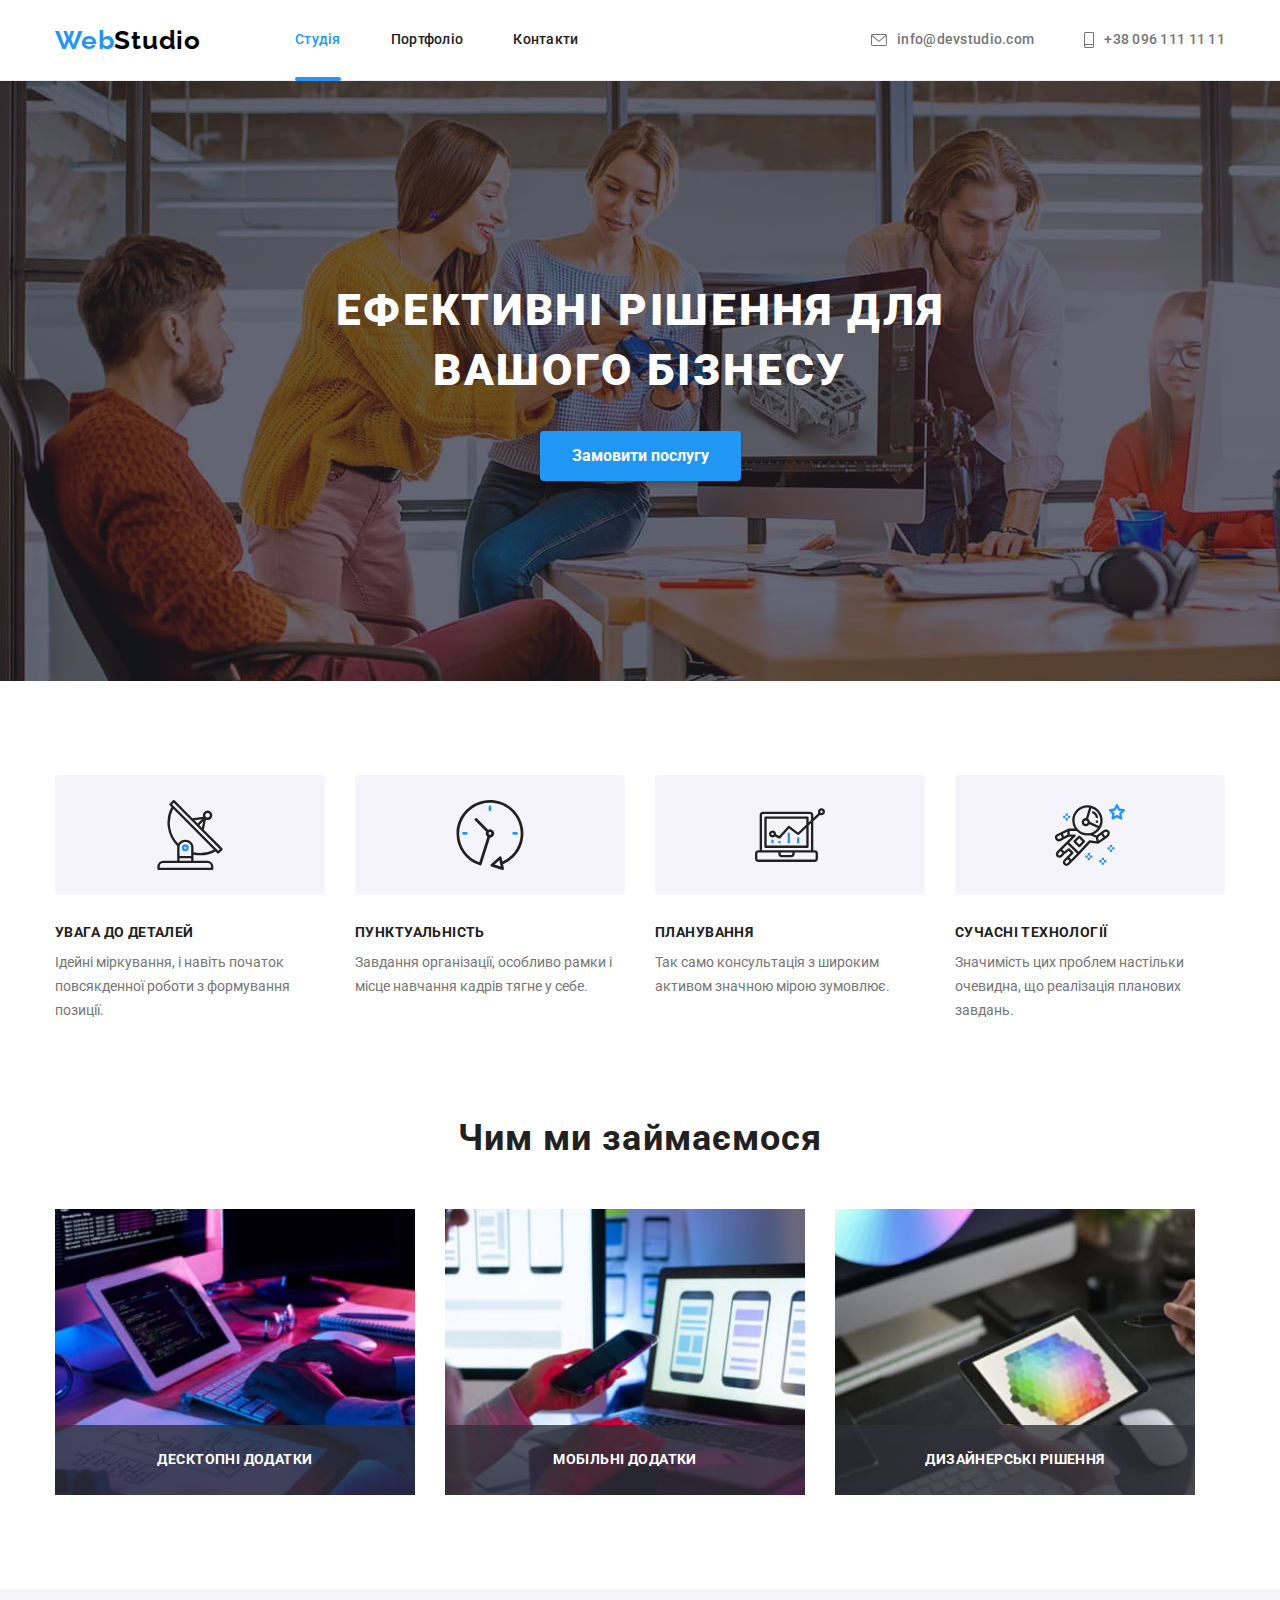
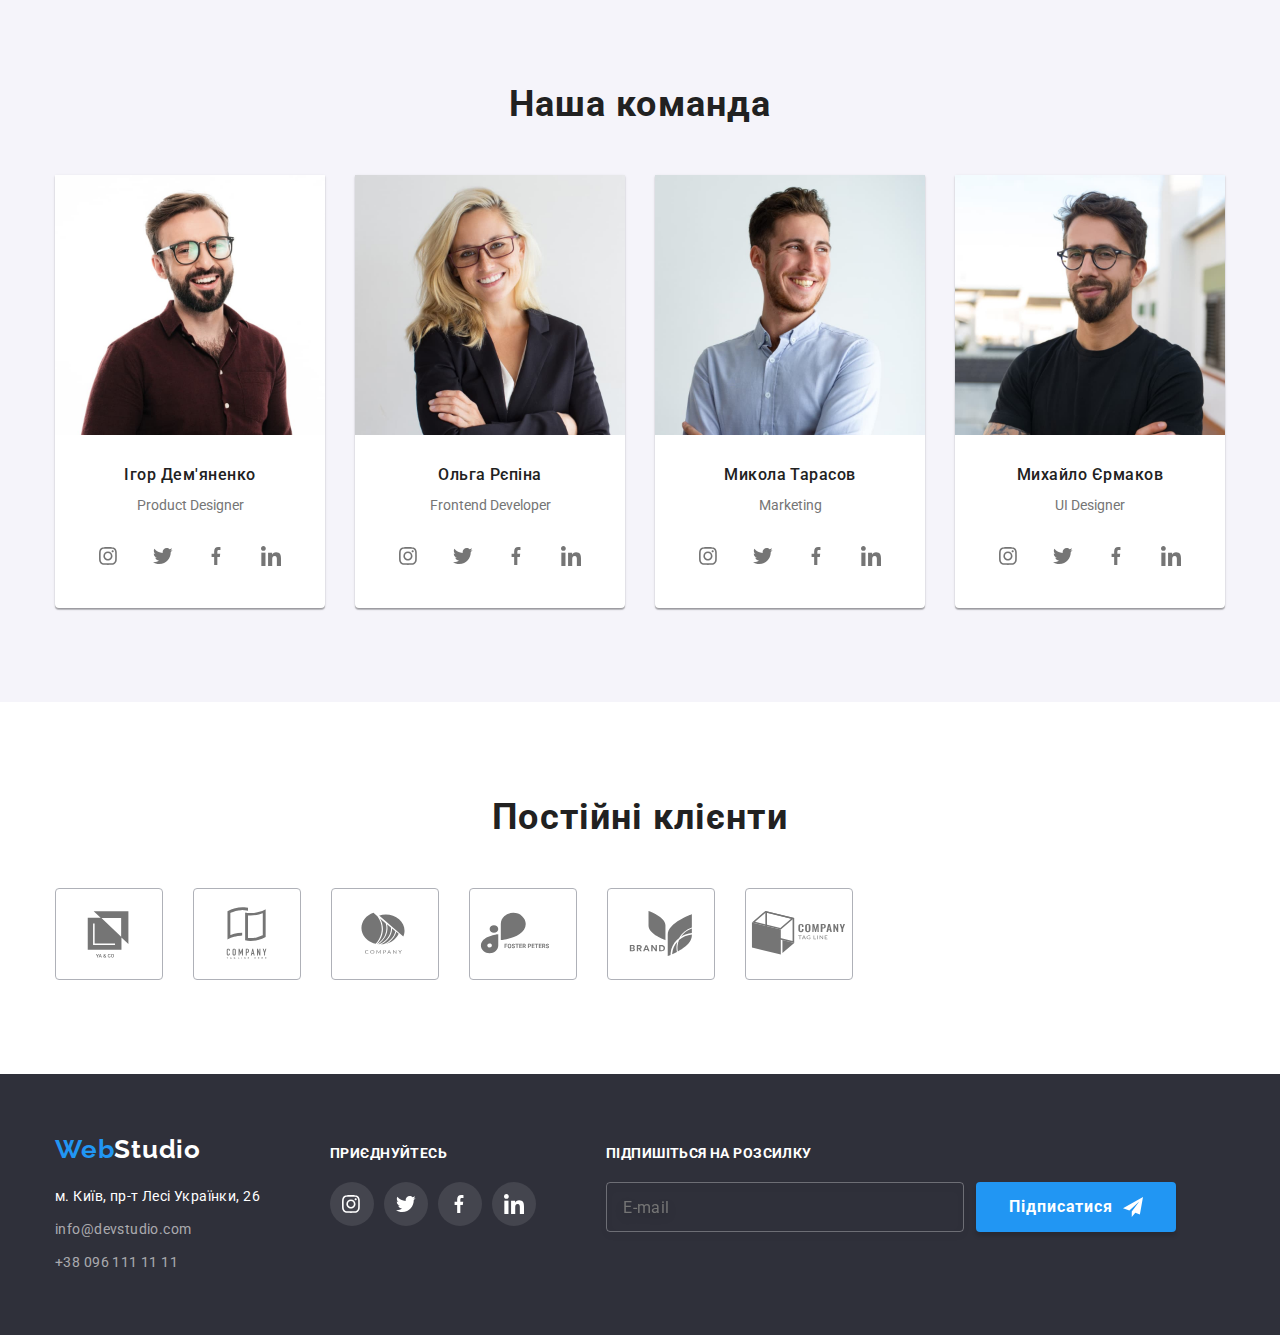
==== index.html @ 193ce47f "updat" ====
<!DOCTYPE html>
<html lang="uk">
  <head>
    <meta charset="UTF-8" />
    <meta http-equiv="X-UA-Compatible" content="IE=edge" />
    <meta name="viewport" content="width=device-width, initial-scale=1.0" />
    <title>WebStudio</title>
    <link rel="preconnect" href="https://fonts.googleapis.com" />
    <link rel="preconnect" href="https://fonts.gstatic.com" crossorigin />
    <link
      href="https://fonts.googleapis.com/css2?family=Raleway:wght@700&family=Roboto:wght@400;500;700;900&display=swap"
      rel="stylesheet"
    />
    <link
      rel="stylesheet"
      href="https://cdnjs.cloudflare.com/ajax/libs/modern-normalize/1.1.0/modern-normalize.min.css"
    />
    <link rel="stylesheet" href="./css/styles.css" />
  </head>
  <body>
    <header class="header">
      <div class="container header">
        <nav class="nav-list">
          <a lang="en" class="logo" href="./index.html"
            ><span class="logo-accept">Web</span>Studio</a
          >
          <ul class="site-nav">
            <li class="item"><a class="link current" href="./index.html">Студія</a></li>
            <li class="item"><a class="link" href="./portfolio.html">Портфоліо</a></li>
            <li class="item"><a class="link" href="#">Контакти</a></li>
          </ul>
        </nav>
        <ul class="contacts">
          <li>
            <a class="link" href="mailto:info@devstudio.com">
              <svg class="contact-icon" width="16" height="12">
                <use href="./images/icons.svg#icon-envelope"></use>
              </svg>
              info@devstudio.com</a
            >
          </li>
          <li>
            <a class="link" href="tel:+380961111111">
              <svg class="contact-icon" width="10" height="16">
                <use href="./images/icons.svg#icon-smartphone"></use>
              </svg>
              +38 096 111 11 11</a
            >
          </li>
        </ul>
      </div>
    </header>
    <main>
      <section class="hero section">
        <div class="container">
          <h1 class="hero-title">Ефективні рішення для вашого бізнесу</h1>
          <button class="primary-button" type="button" data-modal-open>Замовити послугу</button>
        </div>
      </section>
      <section class="features section">
        <div class="container">
          <h2 class="visually-hidden">Наші переваги</h2>
          <ul class="features-list">
            <li class="features-item">
              <div class="features-icon">
                <svg width="70" height="70">
                  <use href="./images/icons.svg#icon-antenna"></use>
                </svg>
              </div>
              <h3 class="features-title">Увага до деталей</h3>
              <p>Ідейні міркування, і навіть початок повсякденної роботи з формування позиції.</p>
            </li>
            <li class="features-item">
              <div class="features-icon">
                <svg width="70" height="70">
                  <use href="./images/icons.svg#icon-clock"></use>
                </svg>
              </div>
              <h3 class="features-title">Пунктуальність</h3>
              <p>Завдання організації, особливо рамки і місце навчання кадрів тягне у себе.</p>
            </li>
            <li class="features-item">
              <div class="features-icon">
                <svg width="70" height="70">
                  <use href="./images/icons.svg#icon-diagram"></use>
                </svg>
              </div>
              <h3 class="features-title">Планування</h3>
              <p>Так само консультація з широким активом значною мірою зумовлює.</p>
            </li>
            <li class="features-item">
              <div class="features-icon">
                <svg width="70" height="70">
                  <use href="./images/icons.svg#icon-astronaut"></use>
                </svg>
              </div>
              <h3 class="features-title">Сучасні технології</h3>
              <p>Значимість цих проблем настільки очевидна, що реалізація планових завдань.</p>
            </li>
          </ul>
        </div>
      </section>
      <section class="activity section">
        <div class="container">
          <h2 class="activity-title">Чим ми займаємося</h2>
          <ul class="activity-list">
            <li class="activity-item">
              <img src="./images/computer.jpg" alt="компютер" width="370" />
              <div class="activity-description">
                <h3 class="activity-description-text">Десктопні додатки</h3>
              </div>
            </li>
            <li class="activity-item">
              <img src="./images/mobileapp.jpg" alt="мобільний телефон" width="370" />
              <div class="activity-description">
                <h3 class="activity-description-text">Мобільні додатки</h3>
              </div>
            </li>
            <li class="activity-item">
              <img src="./images/tablet.jpg" alt="планшет" width="370" />
              <div class="activity-description">
                <h3 class="activity-description-text">Дизайнерські рішення</h3>
              </div>
            </li>
          </ul>
        </div>
      </section>
      <section class="team section">
        <div class="container">
          <h2 class="team-title">Наша команда</h2>
          <ul class="team-list">
            <li class="team-card">
              <img src="./images/team1.jpg" alt="Хлопець з бородою" width="270" />
              <div class="team-item">
                <h3 class="team-member">Ігор Дем'яненко</h3>
                <p class="team-text" lang="en">Product Designer</p>
                <ul class="icon-list">
                  <li>
                    <a href="" class="icon-link">
                      <svg class="icon" width="20" height="20">
                        <use href="./images/icons.svg#icon-instagram"></use>
                      </svg>
                    </a>
                  </li>
                  <li>
                    <a href="" class="icon-link">
                      <svg class="icon" width="20" height="20">
                        <use href="./images/icons.svg#icon-twitter"></use>
                      </svg>
                    </a>
                  </li>
                  <li>
                    <a href="" class="icon-link">
                      <svg class="icon" width="20" height="20">
                        <use href="./images/icons.svg#icon-facebook"></use>
                      </svg>
                    </a>
                  </li>
                  <li>
                    <a href="" class="icon-link">
                      <svg class="icon" width="20" height="20">
                        <use href="./images/icons.svg#icon-linkedin"></use>
                      </svg>
                    </a>
                  </li>
                </ul>
              </div>
            </li>
            <li class="team-card">
              <img src="./images/team2.jpg" alt="Блондика в окулярах" width="270" />
              <div class="team-item">
                <h3 class="team-member">Ольга Рєпіна</h3>
                <p class="team-text" lang="en">Frontend Developer</p>
                <ul class="icon-list">
                  <li>
                    <a href="" class="icon-link">
                      <svg class="icon" width="20" height="20">
                        <use href="./images/icons.svg#icon-instagram"></use>
                      </svg>
                    </a>
                  </li>
                  <li>
                    <a href="" class="icon-link">
                      <svg class="icon" width="20" height="20">
                        <use href="./images/icons.svg#icon-twitter"></use>
                      </svg>
                    </a>
                  </li>
                  <li>
                    <a href="" class="icon-link">
                      <svg class="icon" width="20" height="20">
                        <use href="./images/icons.svg#icon-facebook"></use>
                      </svg>
                    </a>
                  </li>
                  <li>
                    <a href="" class="icon-link">
                      <svg class="icon" width="20" height="20">
                        <use href="./images/icons.svg#icon-linkedin"></use>
                      </svg>
                    </a>
                  </li>
                </ul>
              </div>
            </li>
            <li class="team-card">
              <img src="./images/team3.jpg" alt="Успіхнений хлопець" width="270" />
              <div class="team-item">
                <h3 class="team-member">Микола Тарасов</h3>
                <p class="team-text" lang="en">Marketing</p>
                <ul class="icon-list">
                  <li>
                    <a href="" class="icon-link">
                      <svg class="icon" width="20" height="20">
                        <use href="./images/icons.svg#icon-instagram"></use>
                      </svg>
                    </a>
                  </li>
                  <li>
                    <a href="" class="icon-link">
                      <svg class="icon" width="20" height="20">
                        <use href="./images/icons.svg#icon-twitter"></use>
                      </svg>
                    </a>
                  </li>
                  <li>
                    <a href="" class="icon-link">
                      <svg class="icon" width="20" height="20">
                        <use href="./images/icons.svg#icon-facebook"></use>
                      </svg>
                    </a>
                  </li>
                  <li>
                    <a href="" class="icon-link">
                      <svg class="icon" width="20" height="20">
                        <use href="./images/icons.svg#icon-linkedin"></use>
                      </svg>
                    </a>
                  </li>
                </ul>
              </div>
            </li>
            <li class="team-card">
              <img src="./images/team4.jpg" alt="Хлопець в окулярах" width="270" />
              <div class="team-item">
                <h3 class="team-member">Михайло Єрмаков</h3>
                <p class="team-text" lang="en">UI Designer</p>
                <ul class="icon-list">
                  <li>
                    <a href="" class="icon-link">
                      <svg class="icon" width="20" height="20">
                        <use href="./images/icons.svg#icon-instagram"></use>
                      </svg>
                    </a>
                  </li>
                  <li>
                    <a href="" class="icon-link">
                      <svg class="icon" width="20" height="20">
                        <use href="./images/icons.svg#icon-twitter"></use>
                      </svg>
                    </a>
                  </li>
                  <li>
                    <a href="" class="icon-link">
                      <svg class="icon" width="20" height="20">
                        <use href="./images/icons.svg#icon-facebook"></use>
                      </svg>
                    </a>
                  </li>
                  <li>
                    <a href="" class="icon-link">
                      <svg class="icon" width="20" height="20">
                        <use href="./images/icons.svg#icon-linkedin"></use>
                      </svg>
                    </a>
                  </li>
                </ul>
              </div>
            </li>
          </ul>
        </div>
      </section>
      <section class="clients section">
        <div class="container">
          <h2 class="clients-title">Постійні клієнти</h2>
          <ul class="clients-list">
            <li class="client-block">
              <a href="#" class="clients-link"
                ><svg class="clients-icon" width="106" height="60">
                  <use href="./images/icons.svg#icon-Logo1"></use></svg
              ></a>
            </li>
            <li class="client-block">
              <a href="#" class="clients-link"
                ><svg class="clients-icon" width="106" height="60">
                  <use href="./images/icons.svg#icon-Logo2"></use></svg
              ></a>
            </li>
            <li class="client-block">
              <a href="#" class="clients-link"
                ><svg class="clients-icon" width="106" height="60">
                  <use href="./images/icons.svg#icon-Logo3"></use></svg
              ></a>
            </li>
            <li class="client-block">
              <a href="#" class="clients-link"
                ><svg class="clients-icon" width="106" height="60">
                  <use href="./images/icons.svg#icon-Logo4"></use></svg
              ></a>
            </li>
            <li class="client-block">
              <a href="#" class="clients-link"
                ><svg class="clients-icon" width="106" height="60">
                  <use href="./images/icons.svg#icon-Logo5"></use></svg
              ></a>
            </li>
            <li class="client-block">
              <a href="#" class="clients-link"
                ><svg class="clients-icon" width="106" height="60">
                  <use href="./images/icons.svg#icon-Logo6"></use></svg
              ></a>
            </li>
          </ul>
        </div>
      </section>
    </main>
    <footer class="footer">
      <div class="footer-container container">
        <div class="footer-adress">
          <a lang="en" class="logo-footer" href="./index.html"
            ><span class="logo-accept">Web</span>Studio</a
          >
          <address>
            <ul>
              <li class="contacts-footer">
                <a
                  class="address"
                  href="https://goo.gl/maps/CPtrU1FHBa2aNyZL9"
                  target="_blank"
                  rel="noopener noreferrer"
                  >м. Київ, пр-т Лесі Українки, 26</a
                >
              </li>
              <li class="contacts-footer">
                <a class="footer-mail link" href="mailto:info@devstudio.com">info@devstudio.com</a>
              </li>
              <li class="contacts-footer">
                <a class="footer-tel link" href="tel:+380961111111">+38 096 111 11 11</a>
              </li>
            </ul>
          </address>
        </div>
        <div class="footer-social-links">
          <p class="footer-text">приєднуйтесь</p>
          <ul class="icon-list">
            <li>
              <a href="" class="footer-icon-link">
                <svg class="footer-icon" width="20" height="20">
                  <use href="./images/icons.svg#icon-instagram"></use>
                </svg>
              </a>
            </li>
            <li>
              <a href="" class="footer-icon-link">
                <svg class="footer-icon" width="20" height="20">
                  <use href="./images/icons.svg#icon-twitter"></use>
                </svg>
              </a>
            </li>
            <li>
              <a href="" class="footer-icon-link">
                <svg class="footer-icon" width="20" height="20">
                  <use href="./images/icons.svg#icon-facebook"></use>
                </svg>
              </a>
            </li>
            <li>
              <a href="" class="footer-icon-link">
                <svg class="footer-icon" width="20" height="20">
                  <use href="./images/icons.svg#icon-linkedin"></use>
                </svg>
              </a>
            </li>
          </ul>
        </div>
        <div class="footer-subscription">
          <p class="footer-text">Підпишіться на розсилку</p>
          <form action="#" class="form-subscription">
            <label for="mail-subscription"></label>
            <input
              class="mail-subscription"
              type="mail"
              placeholder="E-mail"
              name="mail-subscription"
              id="mail-subscription"
            />
            <button class="submit-btn" type="submit">
              Підписатися
              <svg class="icon-subscrip" width="20" height="20">
                <use href="./images/icons.svg#icon-icon-send"></use>
              </svg>
            </button>
          </form>
        </div>
      </div>
    </footer>
    <div class="backdrop is-hidden" data-modal>
      <div class="modal">
        <button class="form-close-btn" type="button" data-modal-close>
          <svg class="close-button-icon" width="18" height="18">
            <use href="./images/icons.svg#icon-close-black"></use>
          </svg>
        </button>
        <h2 class="form-title">Залиште свої дані, ми вам передзвонимо</h2>
        <label for="person-name" class="form-label">Ім'я</label>
        <div class="form-control">
          <svg class="form-icon" width="20" height="20">
            <use href="./images/icons.svg#icon-person-black"></use>
          </svg>
          <input class="form-input" type="text" id="person-name" name="person-name" />
        </div>
        <label for="person-tel" class="form-label" placeholder=" ">Телефон</label>
        <div class="form-control">
          <svg class="form-icon" width="20" height="20">
            <use href="./images/icons.svg#icon-phone-black"></use>
          </svg>
          <input class="form-input" type="tel" id="person-tel" name="person-tel" />
        </div>
        <label for="person-mail" class="form-label" placeholder=" ">Пошта</label>
        <div class="form-control">
          <svg class="form-icon" width="20" height="20">
            <use href="./images/icons.svg#icon-email-black"></use>
          </svg>
          <input class="form-input" type="mail" id="person-mail" name="person-mail" />
        </div>
        <label for="person-coment" class="form-label">Коментар</label>
        <textarea
          class="form-coment"
          name="person-coment"
          id="person-coment"
          placeholder="Введіть текст"
        ></textarea>
        <div class="form-policy">
          <label class="checkbox-label" for="policy">
            <input class="checkbox-input" type="checkbox" id="policy" name="policy" />
            <svg class="checkbox-icon" width="16" height="15">
              <use href="./images/icons.svg#icon-icon-check"></use>
            </svg>

            Погоджуюся з розсилкою та приймаю
            <a class="policy-link" href="#">Умови договору</a></label
          >
        </div>
        <button class="send-btn" type="submit">Відправити</button>
      </div>
    </div>
    <script src="./js/modal.js"></script>
  </body>
</html>
---- css/styles.css ----
:root {
  --primary-color: #757575;
  --title-color: #212121;
  --accent-color: #2196f3;
  --primary-background-color: #ffffff;
  --secondary-background-color: #2f303a;
  --white-color: #ffffff;
  --accent-button-color: #188ce8;
  --third-background-color: #f5f4fa;
  --filter-background-color: #f5f4fa;
  --logo-color: #000000;
  --portfolio-background-color: #eeeeee;
}

*::before,
*::after {
  box-sizing: border-box;
}

body {
  color: var(--primary-color);
  background-color: var(--primary-background-color);
  font-family: 'Roboto', sans-serif;
  font-style: normal;
  font-weight: 400;
  font-size: 14px;
  line-height: 1.71;
  overflow: auto;
}

.container {
  width: 100%;
  max-width: 1200px;
  margin: 0 auto;
  padding: 0 15px;
}

h1,
h2,
h3,
p,
ul {
  padding: 0;
  margin: 0;
}

.section {
  padding: 94px 0;
}

img {
  display: block;
  max-width: 100%;
  height: auto;
}

li {
  list-style: none;
}

.link {
  text-decoration: none;
}

header {
  border-bottom: 1px solid #ececec;
  max-width: 100%;
}

.logo {
  padding-top: 24px;
  padding-bottom: 24px;
  display: flex;
  color: var(--logo-color);
  font-family: 'Raleway', sans-serif;
  font-weight: 700;
  font-size: 26px;
  line-height: 1.19;
  letter-spacing: 0.03em;
  text-decoration: none;
}

.logo-accept {
  color: var(--accent-color);
}

.site-nav .link {
  padding-top: 32px;
  padding-bottom: 32px;
  display: flex;
  color: var(--title-color);
  font-family: inherit;
  font-weight: 500;
  font-size: 14px;
  line-height: 1.14;
  letter-spacing: 0.02em;
  transition: color 250ms cubic-bezier(0.4, 0, 0.2, 1), fill 250ms cubic-bezier(0.4, 0, 0.2, 1);
}

.site-nav .link.current {
  position: relative;
  color: var(--accent-color);
}

.link.current::after {
  content: '';
  display: block;
  position: absolute;
  height: 4px;
  width: 100%;
  border-radius: 2px;
  left: 0;
  bottom: -1px;
  background-color: var(--accent-color);
}

.site-nav .link:hover,
.site-nav .link:focus,
.contacts .link:hover,
.contacts .link:focus {
  color: var(--accent-color);
  fill: var(--accent-color);
}

.contacts .link {
  padding-top: 32px;
  padding-bottom: 32px;
  display: flex;
  align-items: center;
  color: var(--primary-color);
  fill: var(--primary-color);
  font-family: inherit;
  font-style: normal;
  font-weight: 500;
  font-size: 14px;
  line-height: 1.14;
  letter-spacing: 0.02em;
  gap: 10px;
  transition: color 250ms cubic-bezier(0.4, 0, 0.2, 1), fill 250ms cubic-bezier(0.4, 0, 0.2, 1);
}

.site-nav {
  display: flex;
  margin-left: 94px;
  align-items: center;
  gap: 50px;
}

.container.header {
  justify-content: space-between;
  display: flex;
  align-items: center;
}

.nav-list {
  display: flex;
  align-items: center;
}

.contacts {
  display: flex;
  align-items: center;
  gap: 50px;
}

/* hero section */
.hero {
  max-width: 1600px;
  height: 600px;
  margin-left: auto;
  margin-right: auto;
  background-image: linear-gradient(to right, rgba(47, 48, 58, 0.4), rgba(47, 48, 58, 0.4)),
    url(../images/hero.jpg);
  background-color: var(--secondary-background-color);
  text-align: center;
  justify-content: center;
  align-items: center;
  padding-top: 200px;
  padding-bottom: 200px;
}

.hero-title {
  width: 696px;
  margin: 0 auto 30px auto;
  color: var(--white-color);
  font-family: inherit;
  font-weight: 900;
  font-size: 44px;
  line-height: 1.36;
  letter-spacing: 0.06em;
  text-transform: uppercase;
}

.primary-button {
  padding: 10px 32px;
  font-family: inherit;
  font-weight: 700;
  font-size: 16px;
  line-height: 30px;
  color: var(--white-color);
  background-color: var(--accent-color);
  box-shadow: 0px 4px 4px rgba(0, 0, 0, 0.15);
  border: none;
  border-radius: 4px;
  cursor: pointer;
  transition: backgroud-color 250ms cubic-bezier(0.4, 0, 0.2, 1);
}

.primary-button:hover,
.primary-button:focus {
  background-color: var(--accent-button-color);
}

.visually-hidden {
  position: absolute;
  white-space: nowrap;
  width: 1px;
  height: 1px;
  overflow: hidden;
  border: 0;
  padding: 0;
  clip: rect(0 0 0 0);
  clip-path: inset(50%);
  margin: -1px;
}

/* feature section */

.features-title {
  margin-bottom: 10px;
  color: var(--title-color);
  font-family: inherit;
  font-weight: 700;
  font-size: 14px;
  line-height: 1.14;
  letter-spacing: 0.03em;
  text-transform: uppercase;
}

.features-icon {
  width: 270px;
  height: 120px;
  display: flex;
  justify-content: center;
  align-items: center;
  background-color: var(--filter-background-color);
  margin-bottom: 30px;
  border-radius: 4px;
}

.features-list {
  display: flex;
}

.features-list {
  display: flex;
}

.features-item {
  display: block;
  justify-content: center;
  align-items: center;
  margin-right: 30px;
  width: 270px;
}

.features-list:not(:last-child) {
  margin-right: 0px;
}

/* activity section */

.activity-title,
.team-title {
  margin-bottom: 50px;
  color: var(--title-color);
  font-family: inherit;
  font-weight: 700;
  font-size: 36px;
  line-height: 1.17;
  letter-spacing: 0.03em;
  text-align: center;
}

.activity.section {
  padding-top: 0px;
}

.activity-list {
  display: flex;
}

.activity-item {
  margin-right: 30px;
  position: relative;
}

.activity-item::not(:last-child) {
  margin-right: 0px;
}

.activity-description {
  position: absolute;
  bottom: 0;
  width: 100%;
  height: 70px;
  background-color: rgba(47, 48, 58, 0.8);
}

.activity-description-text {
  font-family: inherit;
  font-style: normal;
  font-weight: 700;
  font-size: 14px;
  line-height: 1.14;
  text-align: center;
  letter-spacing: 0.03em;
  text-transform: uppercase;
  padding-top: 27px;
  justify-content: center;
  align-items: center;
  display: flex;
  color: var(--white-color);
}

/* team section */

.team {
  background-color: var(--third-background-color);
}

.team-list {
  display: flex;
  text-align: center;
  gap: 30px;
}

.team-item {
  padding: 30px;
}

.team-card {
  width: calc((100%-90px) / 4);
  background-color: var(--primary-background-color);
  box-shadow: 0px 1px 3px rgba(0, 0, 0, 0.12), 0px 1px 1px rgba(0, 0, 0, 0.14),
    0px 2px 1px rgba(0, 0, 0, 0.2);
  border-radius: 0px 0px 4px 4px;
}

.team-member {
  margin-bottom: 10px;
  color: var(--title-color);
  font-family: inherit;
  font-weight: 500;
  font-size: 16px;
  line-height: 1.19;
  letter-spacing: 0.03em;
}

/* clients section */

.clients-title {
  color: var(--title-color);
  font-family: inherit;
  font-weight: 700;
  font-size: 36px;
  line-height: 1.17;
  letter-spacing: 0.03em;
  text-align: center;
  margin-bottom: 50px;
}

.clients-list {
  display: flex;
  gap: 30px;
}

.client-block {
  display: flex;
  align-items: center;
  justify-content: center;
  height: 92px;
  width: calc((100%-150px) / 6);
}

.clients-link {
  display: flex;
  align-items: center;
  justify-content: center;
  width: 100%;
  height: 100%;
  border: 1px solid #afb1b8;
  border-radius: 4px;
  color: var(--primary-color);
  transition: color 250ms cubic-bezier(0.4, 0, 0.2, 1), border-color 250ms cubic-bezier(0.4, 0, 0.2, 1);
}

.clients-icon {
  display: flex;
  align-items: center;
  justify-content: center;
  fill: currentColor;
  transition: fill 250ms cubic-bezier(0.4, 0, 0.2, 1);
}

.clients-link:hover,
.clients-link:focus {
  border-color: var(--accent-color);
  color: var(--accent-color);
}

.clients-link:hover .clients-icon,
.clients-link:focus .clients-icon {
  fill: currentColor;
}

/* footer section */

.footer {
  background-color: var(--secondary-background-color);
  padding-bottom: 60px;
  padding-top: 60px;
}

.logo-footer {
  display: flex;
  margin-bottom: 20px;
  color: var(--white-color);
  font-family: 'Raleway', sans-serif;
  font-style: normal;
  font-weight: 700;
  font-size: 26px;
  line-height: 1.19;
  letter-spacing: 0.03em;
  text-decoration: none;
}

.contacts-footer {
  margin-bottom: 9px;
}

.contacts-footer:last-child {
  margin-bottom: 0px;
}

.address {
  color: var(--white-color);
  font-family: inherit;
  font-style: normal;
  font-size: 14px;
  line-height: 1.71;
  letter-spacing: 0.03em;
  text-decoration: none;
}

.footer-mail {
  font-family: inherit;
  font-style: normal;
  font-size: 14px;
  line-height: 1.71;
  letter-spacing: 0.03em;
  color: rgba(255, 255, 255, 0.6);
  transition: color 250ms cubic-bezier(0.4, 0, 0.2, 1);
}

.footer-tel {
  font-family: inherit;
  font-style: normal;
  font-size: 14px;
  line-height: 1.71;
  letter-spacing: 0.03em;
  color: rgba(255, 255, 255, 0.6);
  transition: color 250ms cubic-bezier(0.4, 0, 0.2, 1);
}

.footer-tel:hover,
.footer-tel:focus,
.footer-mail:hover,
.footer-mail:focus,
.address:hover,
.address:focus {
  color: var(--accent-color);
}

/* filter section */

.filter-list {
  display: flex;
  justify-content: center;
  margin-bottom: 56px;
}

.filter-list:nth-of-type(3n) {
  margin-right: 0px;
}

.filter-button {
  padding: 6px 22px;
  padding-bottom: 6px;
  min-width: 73px;
  margin-right: 8px;
  color: var(--title-color);
  background-color: var(--filter-background-color);
  font-family: inherit;
  font-style: normal;
  font-weight: 500;
  font-size: 16px;
  line-height: 1.63;
  letter-spacing: 0.03em;
  border-radius: 4px;
  border-color: transparent;
  text-align: center;
  cursor: pointer;
  transition: color 250ms cubic-bezier(0.4, 0, 0.2, 1), background-color 250ms cubic-bezier(0.4, 0, 0.2, 1), box-shadow 250ms cubic-bezier(0.4, 0, 0.2, 1);
}

.filter-button:nth-child(1) {
  padding: 6px 25px;
}

.filter-button:hover,
.filter-button:focus {
  color: var(--white-color);
  background-color: var(--accent-color);
  box-shadow: 0px 3px 1px rgba(0, 0, 0, 0.1), 0px 1px 2px rgba(0, 0, 0, 0.08),
    0px 2px 2px rgba(0, 0, 0, 0.12);
  border-radius: 4px;
}

/* examles section */

.examples-card .link:hover,
.examples-card .link:focus {
  box-shadow: 0px 1px 1px rgba(0, 0, 0, 0.12), 0px 4px 4px rgba(0, 0, 0, 0.06),
    1px 4px 6px rgba(0, 0, 0, 0.16);
}

.examples-card .link {
  display: block;
  width: 100%;
  transition: box-shadow 250ms cubic-bezier(0.4, 0, 0.2, 1);
}

.examples-title {
  margin-bottom: 4px;
  color: var(--title-color);
  font-family: inherit;
  font-weight: 700;
  font-size: 18px;
  line-height: 2;
  letter-spacing: 0.06em;
}

.examples {
  display: flex;
  flex-wrap: wrap;
  gap: 30px;
}

.examples-block {
  padding: 20px 24px;
  margin-right: 0px;
}

.examples-text {
  color: var(--primary-color);
  font-family: inherit;
  font-size: 16px;
  line-height: 1.88;
  letter-spacing: 0.03em;
}

.examples-card {
  width: 370px;
  background-color: var(--white-color);
  border: 1px solid #eeeeee;
  overflow: hidden;
}

.description-examples {
  position: absolute;
  top: 0;
  left: 0;
  width: 100%;
  height: 100%;
  background-color: rgba(33, 150, 243, 0.9);
  transform: translateY(100%);
  padding-top: 63px;
  padding-left: 24px;
  transition: transform 250ms cubic-bezier(0.4, 0, 0.2, 1);
}

.link-card:hover .description-examples,
.link-card:focus .description-examples {
  transform: translateY(0);
}

.link-card {
  text-decoration: none;
}

.description-examples-text {
  font-family: inherit;
  font-style: normal;
  font-weight: 400;
  font-size: 18px;
  line-height: 1.56;
  letter-spacing: 0.03em;
  color: var(--white-color);
}

.description-examples-block {
  position: relative;
  overflow: hidden;
}

.icon-list {
  display: flex;
  gap: 10px;
  justify-content: center;
  margin-top: 16px;
}

.icon-link {
  width: 44px;
  height: 44px;
  fill: var(--primary-color);
  background-color: var(--primary-background-color);
  border-radius: 50%;
  justify-content: center;
  align-items: center;
  display: flex;
  transition: fill 250ms cubic-bezier(0.4, 0, 0.2, 1), background-color 250ms cubic-bezier(0.4, 0, 0.2, 1);
}

.icon-link:hover,
.icon-link:focus {
  fill: var(--white-color);
  background-color: var(--accent-color);
}

.footer-text {
  font-family: inherit;
  font-weight: 700;
  font-size: 14px;
  line-height: 1.14;
  letter-spacing: 0.03em;
  color: var(--white-color);
  text-transform: uppercase;
  margin-bottom: 20px;
}

.footer-container {
  display: flex;
  align-items: baseline;
  gap: 70px;
}


.footer-icon-link {
  width: 44px;
  height: 44px;
  color: var(--white-color);
  background-color: rgba(255, 255, 255, 0.1);
  border-radius: 50%;
  justify-content: center;
  align-items: center;
  display: flex;
  transition: color 250ms cubic-bezier(0.4, 0, 0.2, 1), background-color 250ms cubic-bezier(0.4, 0, 0.2, 1);
}

.footer-icon {
  fill: currentColor;
}

.footer-icon-link:hover,
.footer-icon-link:focus {
  color: var(--white-color);
  background-color: var(--accent-color);
}

.mail-subscription {
  display: flex;
  width: 358px;
  height: 50px;
  border: 1px solid rgba(255, 255, 255, 0.3);
  filter: drop-shadow(0px 4px 4px rgba(0, 0, 0, 0.15));
  border-radius: 4px;
  background-color: transparent;
  padding-left: 16px;
  font-family: inherit;
  font-size: 16px;
  line-height: 1.25;
  align-items: center;
  letter-spacing: 0.03em;
  color: rgba(255, 255, 255, 0.6);
  margin-right: 12px;
  cursor: pointer;
}

.submit-btn {
  display: flex;
  justify-content: center;
  align-items: center;
  width: 200px;
  height: 50px;
  margin: auto;
  background-color: var(--accent-color);
  box-shadow: 0px 4px 4px rgba(0, 0, 0, 0.15);
  border-radius: 4px;
  border-color: transparent;
  text-align: center;
  font-family: inherit;
  font-weight: 700;
  font-size: 16px;
  line-height: 1.88;
  letter-spacing: 0.06em;
  color: var(--white-color);
  cursor: pointer;
}

.icon-subscrip {
  fill: var(--white-color);
  margin-left: 10px;
}

.form-subscription {
  display: flex;
  align-items: baseline;
}

/* modal section */

.backdrop {
  position: fixed;
  background-color: rgba(0, 0, 0, 0.2);
  position: fixed;
  top: 0;
  left: 0;
  width: 100%;
  height: 100%;
  z-index: 1;
  opacity: 1;
  transition: opacity 250ms cubic-bezier(0.4, 0, 0.2, 1), visibility 250ms cubic-bezier(0.4, 0, 0.2, 1);
}

.is-hidden {
  opacity: 0;
  visibility: hidden;
  pointer-events: none;
}

.backdropis-hidden .modal {
  transform: translate(-50%, -50%) scale(2);
}

.modal {
  position: absolute;
  top: 50%;
  left: 50%;
  transform: translate(-50%, -50%) scale(1);
  width: 528px;
  height: 581px;
  background-color: var(--white-color);
  box-shadow: 0px 1px 3px rgba(0, 0, 0, 0.12), 0px 1px 1px rgba(0, 0, 0, 0.14), 0px 2px 1px rgba(0, 0, 0, 0.2);
  border-radius: 4px;
  transition: scale 250ms cubic-bezier(0.4, 0, 0.2, 1);
  padding: 40px;
}

.form-close-btn {
  position: absolute;
  top: 8px;
  right: 8px;
  height: 30px;
  width: 30px;
  border-radius: 50%;
  align-items: center;
  display: flex;
  justify-content: center;
  background-color: transparent;
  border: 1px solid rgba(0, 0, 0, 0.1);
  cursor: pointer;
  transition: scale 250ms cubic-bezier(0.4, 0, 0.2, 1);
}

.form-close-btn:hover,
.form-close-btn:focus {
  fill: var(--accent-color);
}

.form-title {
  font-family: inherit;
  font-weight: 700;
  font-size: 20px;
  line-height: 1.15;
  text-align: center;
  letter-spacing: 0.03em;
  color: var(--title-color);
  justify-content: center;
  align-items: center;
  display: block;
  margin-bottom: 12px;
}

.form-label {
  display: block;
  font-family: inherit;
  font-weight: 400;
  font-size: 12px;
  line-height: 1.17;
  letter-spacing: 0.01em;
  color: inherit;
  margin-bottom: 4px;
}

.form-input {
  width: 100%;
  height: 40px;
  padding-left: 42px;
  border: 1px solid rgba(33, 33, 33, 0.2);
  border-radius: 4px;
  outline: none;
}

.form-input:focus {
  border-color: var(--accent-color);
}

.form-control:focus-within .form-icon {
  fill: var(--accent-color);
}

.form-control {
  position: relative;
  margin-bottom: 10px;
}

.form-icon {
  position: absolute;
  left: 12px;
  top: 50%;
  transform: translateY(-50%);
  color: currentColor;
}

.form-coment {
  width: 100%;
  height: 120px;
  padding: 12px 16px;
  border: 1px solid rgba(33, 33, 33, 0.2);
  border-radius: 4px;
  outline: none;
  margin-bottom: 20px;
  resize: none;
}

.form-coment::placeholder {
  font-family: inherit;
  font-size: 12px;
  line-height: 1.17;
  letter-spacing: 0.01em;
  color: rgba(117, 117, 117, 0.5);
}


.policy-link {
  color: var(--accent-color);
}


.form-policy {
  display: flex;
  justify-content: center;
  align-items: center;
  font-family: inherit;
  font-size: 14px;
  line-height: 1.71;
  letter-spacing: 0.03em;
  margin-bottom: 30px;
}

.send-btn {
  display: flex;
  justify-content: center;
  align-items: center;
  width: 200px;
  height: 50px;
  margin: auto;
  background-color: var(--accent-color);
  box-shadow: 0px 4px 4px rgba(0, 0, 0, 0.15);
  border-radius: 4px;
  border-color: transparent;
  text-align: center;
  font-family: inherit;
  font-weight: 700;
  font-size: 16px;
  line-height: 1.88;
  letter-spacing: 0.06em;
  color: var(--white-color);
  cursor: pointer;
}

.checkbox-input {
  appearance: none;
  -webkit-appearance: none;
  -moz-appearance: none;
}


.checkbox-label {
  position: relative;
  margin-left: 9px;
}


.checkbox-icon {
  fill: var(--white-color);
  border: 2px solid var(--logo-color);
  border-radius: 2px;
}



.checkbox-input:checked+.checkbox-icon {
  background-color: var(--accent-color);
  border-color: transparent;
  transition: scale 250ms cubic-bezier(0.4, 0, 0.2, 1);
}
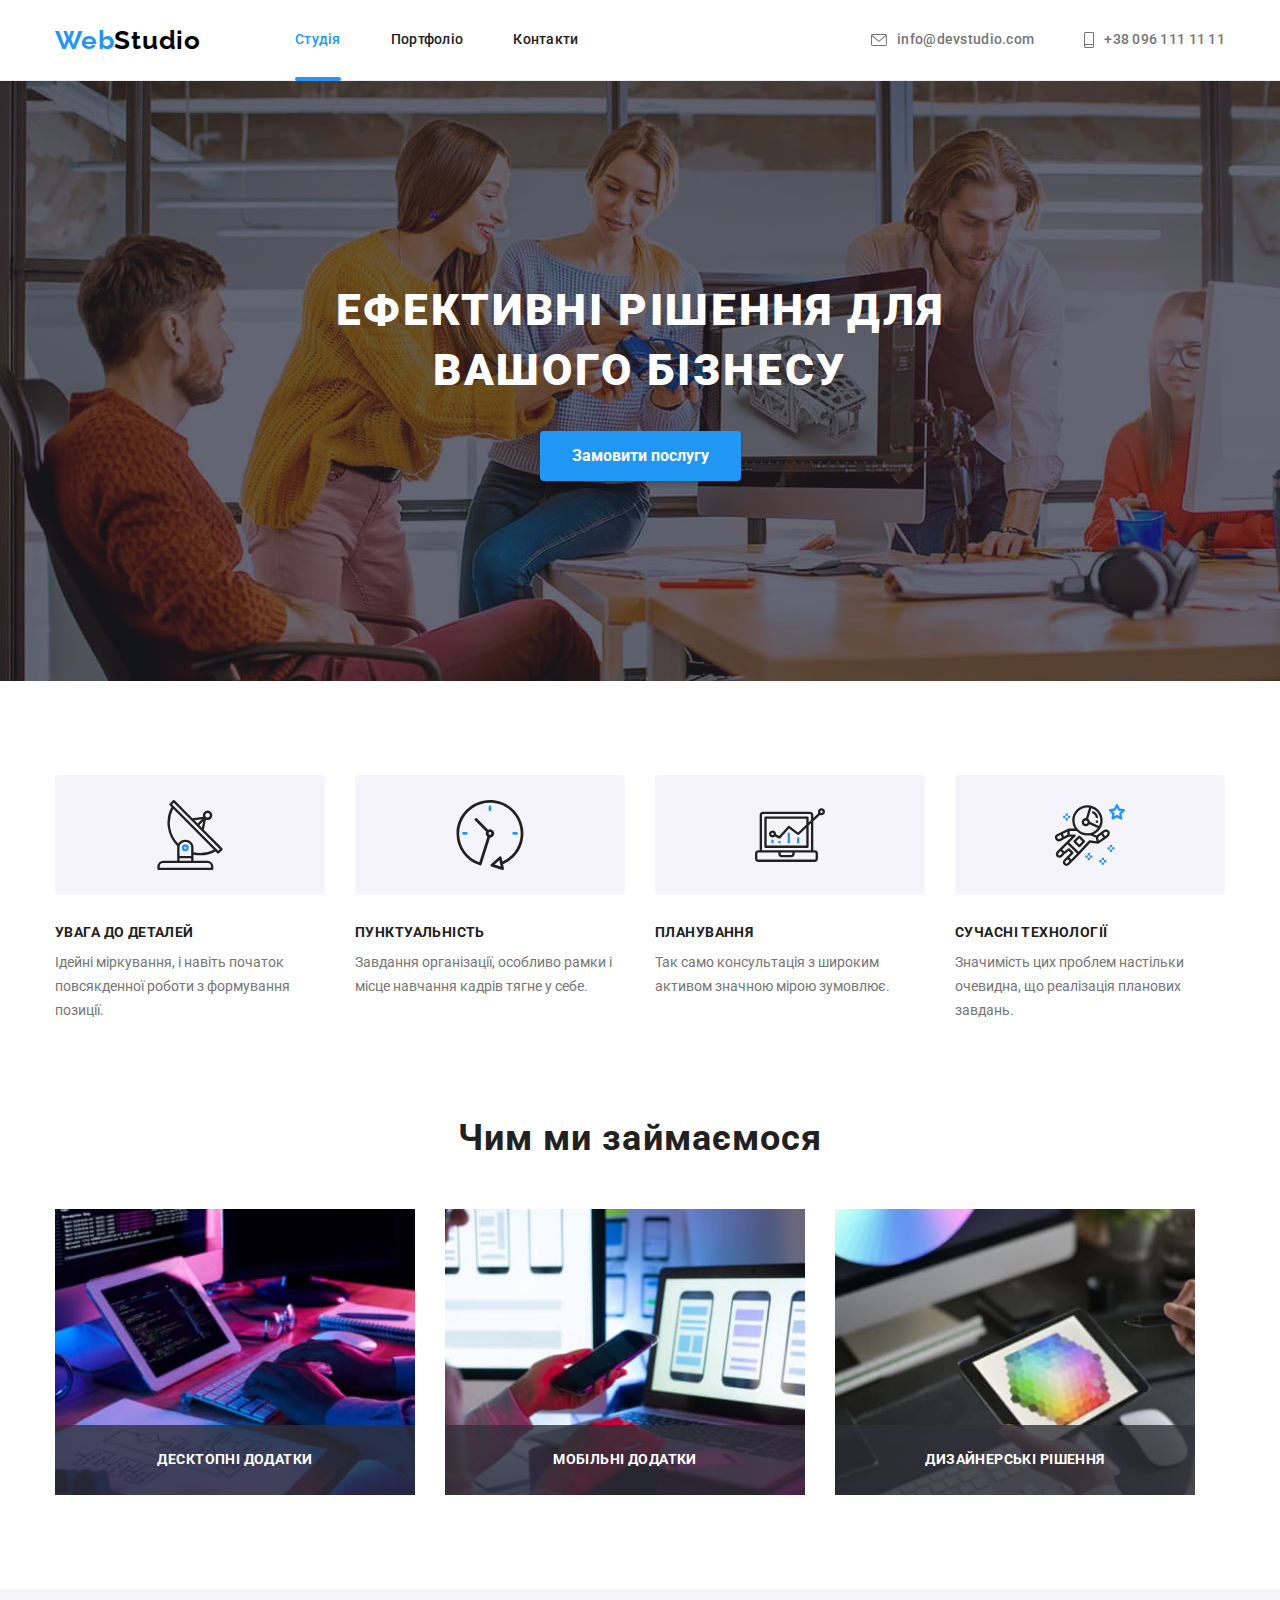
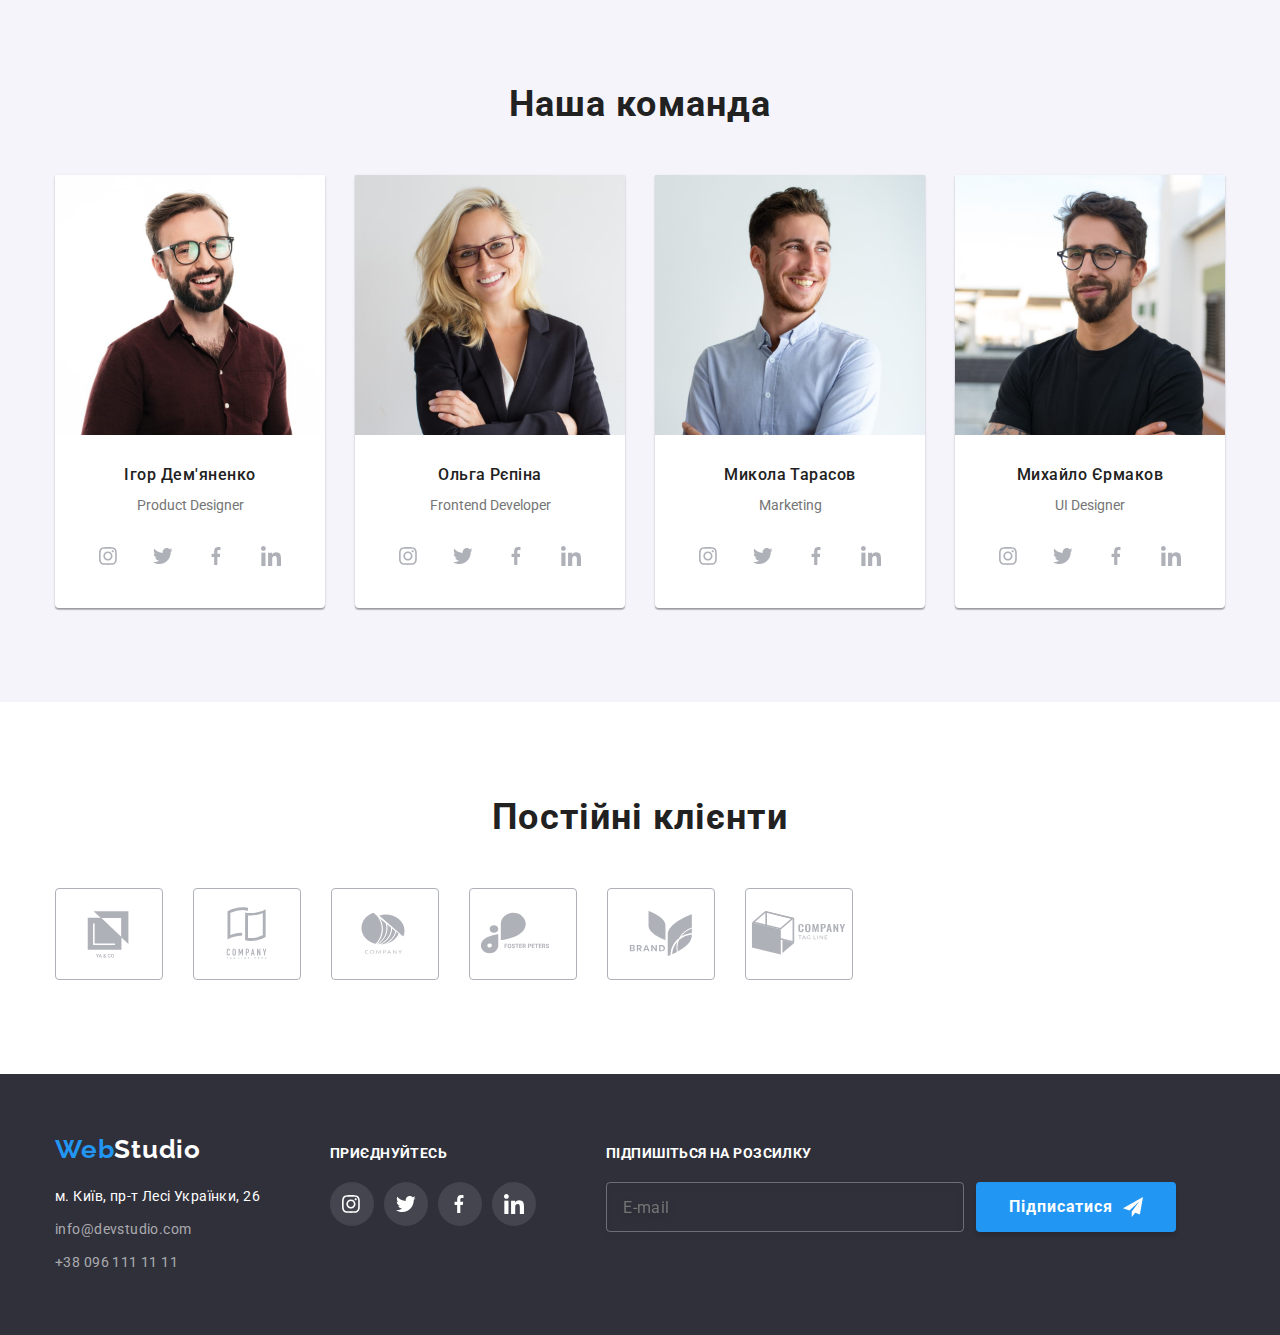
==== commit b71b1c93: "updated form modal" ====
--- a/index.html
+++ b/index.html
@@ -386,14 +386,15 @@
         <div class="footer-subscription">
           <p class="footer-text">Підпишіться на розсилку</p>
           <form action="#" class="form-subscription">
-            <label for="mail-subscription"></label>
-            <input
-              class="mail-subscription"
-              type="mail"
-              placeholder="E-mail"
-              name="mail-subscription"
-              id="mail-subscription"
-            />
+            <label for="mail-subscription">
+              <input
+                class="mail-subscription"
+                type="mail"
+                placeholder="E-mail"
+                name="mail-subscription"
+                id="mail-subscription"
+              />
+            </label>
             <button class="submit-btn" type="submit">
               Підписатися
               <svg class="icon-subscrip" width="20" height="20">
@@ -412,46 +413,55 @@
           </svg>
         </button>
         <h2 class="form-title">Залиште свої дані, ми вам передзвонимо</h2>
-        <label for="person-name" class="form-label">Ім'я</label>
-        <div class="form-control">
-          <svg class="form-icon" width="20" height="20">
-            <use href="./images/icons.svg#icon-person-black"></use>
-          </svg>
-          <input class="form-input" type="text" id="person-name" name="person-name" />
-        </div>
-        <label for="person-tel" class="form-label" placeholder=" ">Телефон</label>
-        <div class="form-control">
-          <svg class="form-icon" width="20" height="20">
-            <use href="./images/icons.svg#icon-phone-black"></use>
-          </svg>
-          <input class="form-input" type="tel" id="person-tel" name="person-tel" />
-        </div>
-        <label for="person-mail" class="form-label" placeholder=" ">Пошта</label>
-        <div class="form-control">
-          <svg class="form-icon" width="20" height="20">
-            <use href="./images/icons.svg#icon-email-black"></use>
-          </svg>
-          <input class="form-input" type="mail" id="person-mail" name="person-mail" />
-        </div>
-        <label for="person-coment" class="form-label">Коментар</label>
-        <textarea
-          class="form-coment"
-          name="person-coment"
-          id="person-coment"
-          placeholder="Введіть текст"
-        ></textarea>
-        <div class="form-policy">
-          <label class="checkbox-label" for="policy">
-            <input class="checkbox-input" type="checkbox" id="policy" name="policy" />
-            <svg class="checkbox-icon" width="16" height="15">
-              <use href="./images/icons.svg#icon-icon-check"></use>
-            </svg>
-
-            Погоджуюся з розсилкою та приймаю
-            <a class="policy-link" href="#">Умови договору</a></label
-          >
-        </div>
-        <button class="send-btn" type="submit">Відправити</button>
+        <form>
+          <label for="person-name" class="form-label"
+            >Ім'я
+            <span class="form-control">
+              <input class="form-input" type="text" id="person-name" name="person-name" required />
+              <svg class="form-icon" width="18" height="18">
+                <use href="./images/icons.svg#icon-person-black"></use>
+              </svg>
+            </span>
+          </label>
+          <label for="person-tel" class="form-label"
+            >Телефон
+            <span class="form-control">
+              <input class="form-input" type="tel" id="person-tel" name="person-tel" required />
+              <svg class="form-icon" width="18" height="18">
+                <use href="./images/icons.svg#icon-phone-black"></use>
+              </svg>
+            </span>
+          </label>
+          <label for="person-mail" class="form-label"
+            >Пошта
+            <span class="form-control">
+              <input class="form-input" type="mail" id="person-mail" name="person-mail" required />
+              <svg class="form-icon" width="18" height="18">
+                <use href="./images/icons.svg#icon-email-black"></use>
+              </svg>
+            </span>
+          </label>
+          <label for="person-coment" class="form-label"
+            >Коментар
+            <textarea
+              class="form-coment"
+              name="person-coment"
+              id="person-coment"
+              placeholder="Введіть текст"
+            ></textarea>
+          </label>
+          <span class="form-policy">
+            <label for="policy" class="checkbox-label">
+              <input class="checkbox-input" type="checkbox" id="policy" name="policy" />
+              <svg class="checkbox-icon" width="16" height="15">
+                <use href="./images/icons.svg#icon-icon-check"></use>
+              </svg>
+              Погоджуюся з розсилкою та приймаю
+              <a class="policy-link" href="#">Умови договору</a></label
+            >
+          </span>
+          <button class="send-btn" type="submit">Відправити</button>
+        </form>
       </div>
     </div>
     <script src="./js/modal.js"></script>
--- a/css/styles.css
+++ b/css/styles.css
@@ -10,6 +10,8 @@
   --filter-background-color: #f5f4fa;
   --logo-color: #000000;
   --portfolio-background-color: #eeeeee;
+  --icon-background-color: #AFB1B8;
+  ;
 }
 
 *::before,
@@ -66,6 +68,8 @@
   border-bottom: 1px solid #ececec;
   max-width: 100%;
 }
+
+/* navigation section */
 
 .logo {
   padding-top: 24px;
@@ -391,7 +395,7 @@
   height: 100%;
   border: 1px solid #afb1b8;
   border-radius: 4px;
-  color: var(--primary-color);
+  color: var(--icon-background-color);
   transition: color 250ms cubic-bezier(0.4, 0, 0.2, 1), border-color 250ms cubic-bezier(0.4, 0, 0.2, 1);
 }
 
@@ -529,13 +533,13 @@
 
 /* examles section */
 
-.examples-card .link:hover,
-.examples-card .link:focus {
-  box-shadow: 0px 1px 1px rgba(0, 0, 0, 0.12), 0px 4px 4px rgba(0, 0, 0, 0.06),
-    1px 4px 6px rgba(0, 0, 0, 0.16);
-}
-
-.examples-card .link {
+
+.examples-card:hover,
+.examples-card:focus {
+  box-shadow: 0px 1px 1px rgba(0, 0, 0, 0.12), 0px 4px 4px rgba(0, 0, 0, 0.06), 1px 4px 6px rgba(0, 0, 0, 0.16);
+}
+
+.examples-card {
   display: block;
   width: 100%;
   transition: box-shadow 250ms cubic-bezier(0.4, 0, 0.2, 1);
@@ -624,7 +628,7 @@
 .icon-link {
   width: 44px;
   height: 44px;
-  fill: var(--primary-color);
+  fill: var(--icon-background-color);
   background-color: var(--primary-background-color);
   border-radius: 50%;
   justify-content: center;
@@ -679,6 +683,8 @@
   background-color: var(--accent-color);
 }
 
+/* subscription section */
+
 .mail-subscription {
   display: flex;
   width: 358px;
@@ -696,6 +702,12 @@
   color: rgba(255, 255, 255, 0.6);
   margin-right: 12px;
   cursor: pointer;
+}
+
+.mail-subscription:focus,
+.mail-subscription:hover {
+  border-color: var(--accent-color);
+  outline: var(--accent-color);
 }
 
 .submit-btn {
@@ -717,6 +729,12 @@
   letter-spacing: 0.06em;
   color: var(--white-color);
   cursor: pointer;
+  transition: border-color 250ms cubic-bezier(0.4, 0, 0.2, 1);
+}
+
+.submit-btn:hover,
+.submit-btn:focus {
+  background-color: var(--accent-button-color);
 }
 
 .icon-subscrip {
@@ -750,8 +768,8 @@
   pointer-events: none;
 }
 
-.backdropis-hidden .modal {
-  transform: translate(-50%, -50%) scale(2);
+.backdrop.is-hidden .modal {
+  transform: translate(-50%, -50%) scale(3);
 }
 
 .modal {
@@ -781,12 +799,13 @@
   background-color: transparent;
   border: 1px solid rgba(0, 0, 0, 0.1);
   cursor: pointer;
-  transition: scale 250ms cubic-bezier(0.4, 0, 0.2, 1);
+  transition: fill 250ms cubic-bezier(0.4, 0, 0.2, 1);
 }
 
 .form-close-btn:hover,
 .form-close-btn:focus {
   fill: var(--accent-color);
+
 }
 
 .form-title {
@@ -821,10 +840,13 @@
   border: 1px solid rgba(33, 33, 33, 0.2);
   border-radius: 4px;
   outline: none;
+  transition: border-color 250ms cubic-bezier(0.4, 0, 0.2, 1);
 }
 
 .form-input:focus {
   border-color: var(--accent-color);
+
+
 }
 
 .form-control:focus-within .form-icon {
@@ -833,7 +855,8 @@
 
 .form-control {
   position: relative;
-  margin-bottom: 10px;
+  display: block;
+  margin-top: 4px;
 }
 
 .form-icon {
@@ -842,6 +865,7 @@
   top: 50%;
   transform: translateY(-50%);
   color: currentColor;
+  transition: border-color 250ms cubic-bezier(0.4, 0, 0.2, 1);
 }
 
 .form-coment {
@@ -899,31 +923,46 @@
   letter-spacing: 0.06em;
   color: var(--white-color);
   cursor: pointer;
-}
+  transition: border-color 250ms cubic-bezier(0.4, 0, 0.2, 1);
+}
+
+.send-btn:hover,
+.send-btn:focus {
+  background-color: var(--accent-button-color);
+}
+
 
 .checkbox-input {
   appearance: none;
   -webkit-appearance: none;
   -moz-appearance: none;
-}
-
+  display: flex;
+  font-family: inherit;
+  font-size: 14px;
+  line-height: 1.71;
+  letter-spacing: 0.03em;
+  transition: background-color 250ms cubic-bezier(0.4, 0, 0.2, 1);
+}
 
 .checkbox-label {
+  display: flex;
+  gap: 2px;
   position: relative;
-  margin-left: 9px;
-}
-
+}
 
 .checkbox-icon {
   fill: var(--white-color);
   border: 2px solid var(--logo-color);
   border-radius: 2px;
-}
-
-
+  display: block;
+  position: absolute;
+  top: 50%;
+  transform: translateY(-50%);
+  left: -21px;
+}
 
 .checkbox-input:checked+.checkbox-icon {
   background-color: var(--accent-color);
   border-color: transparent;
-  transition: scale 250ms cubic-bezier(0.4, 0, 0.2, 1);
+
 }